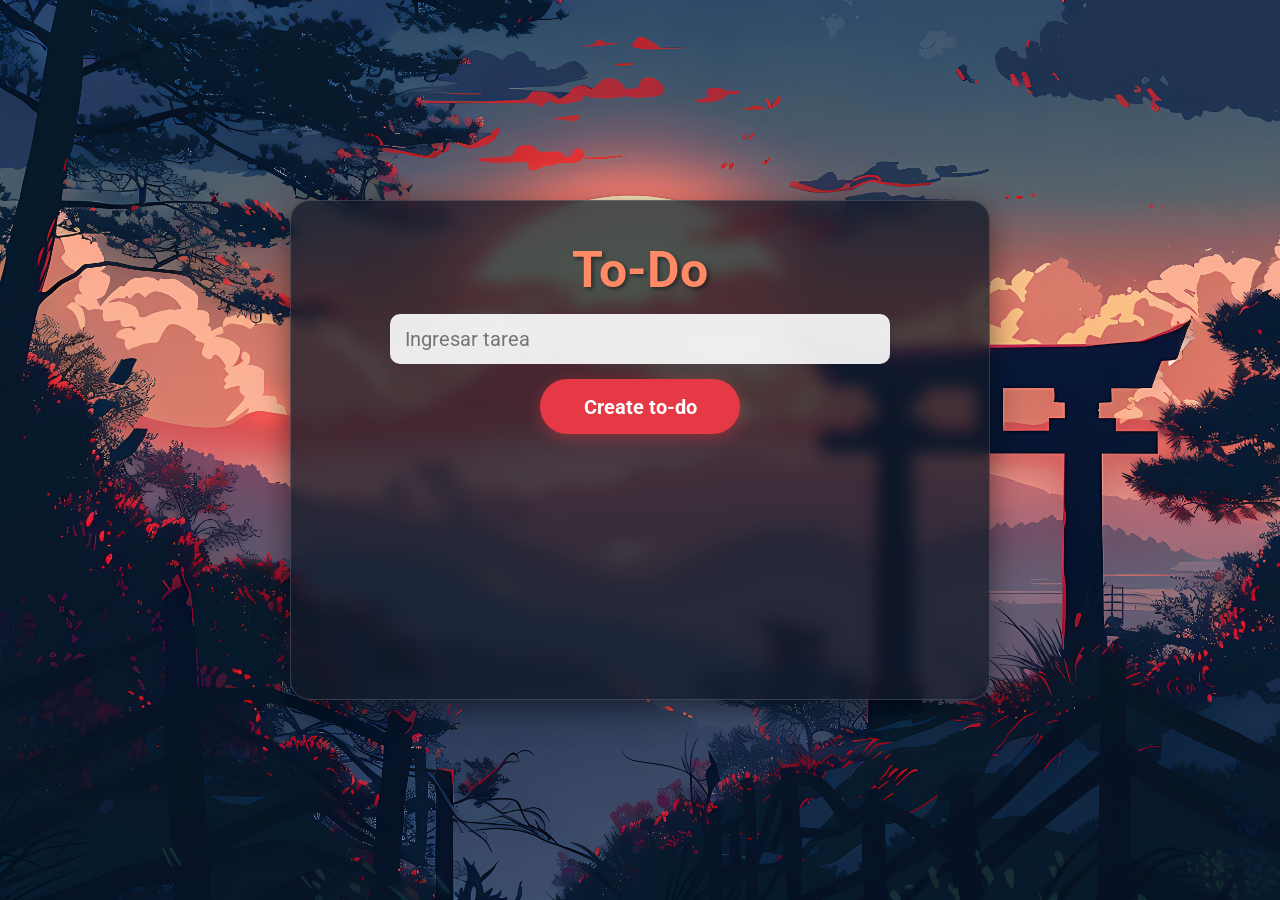
==== DOMManipulation/index.html @ b64d8264 "Se agrega la tarea completa al repositorio para ser calificada en clase, se incluyen carpeta de imag" ====
<!doctype html>
<html lang="en">
  <head>
    <meta charset="UTF-8" />
    <meta name="viewport" content="width=device-width, initial-scale=1.0" />
    <link rel="stylesheet" href="https://cdn.jsdelivr.net/npm/bootstrap-icons@1.13.1/font/bootstrap-icons.min.css">
    <link rel="preconnect" href="https://fonts.googleapis.com" />
    <link rel="preconnect" href="https://fonts.gstatic.com" crossorigin />
    <link
      href="https://fonts.googleapis.com/css2?family=Roboto:wdth,wght@75..100,100..900&display=swap"
      rel="stylesheet"
    />
    <link rel="stylesheet" href="style.css" />
    <link rel="icon" href="image/icon.png" type="image/x-icon" />
    <title>To-DO</title>
  </head>
  <body>
    <main class="contenedor">
      <h1>To-Do</h1>
      
      <!-- Se agregó un id al form para interceptarlo con JS -->
      <form id="formulario-tarea" action="" class="formulario">
        <input
          type="text"
          id="ingresar-tarea" 
          class="ingresar-tarea"
          placeholder="Ingresar tarea"
        />
        <button type="submit">Create to-do</button>
      </form>
      
      <div id="lista-de-tareas">
        <!-- Tareas-->
      </div>
    </main>
    
    <!-- ¡Aquí conectas tu JavaScript! (asegúrate de que el nombre del archivo coincida) -->
    <script src="app.js"></script> 
  </body>
</html>
---- DOMManipulation/style.css ----
* {
    margin: 0;
    padding: 0;
    box-sizing: border-box;
    font-family: 'Roboto', sans-serif;
}

body {
    min-height: 100vh;
    display: flex;
    justify-content: center;
    align-items: center;
    text-align: center;
    padding: 40px 0;
    background: url('image/background.jpg') no-repeat center center/cover;
    color: #f0f4f8; 
}

.contenedor {
    width: 700px;
    min-height: 500px;
    background-color: rgba(17, 24, 39, 0.75); 
    padding: 40px;
    border: 1px solid rgba(255, 255, 255, 0.15);
    border-radius: 20px;
    backdrop-filter: blur(8px);
    -webkit-backdrop-filter: blur(8px);
    box-shadow: 0 8px 32px rgba(0, 0, 0, 0.5);
    display: flex;
    flex-wrap: wrap;
    flex-direction: column;
    align-items: center;
    gap: 15px;
}

.formulario {
    width: 100%;
    max-width: 500px;
    display: flex;
    flex-wrap: wrap;
    flex-direction: column;
    align-items: center;
    gap: 15px;
}

/* Título */
h1 {
    font-size: 50px;
    font-weight: bold;
    color: #ff8a65; 
    text-shadow: 2px 2px 4px rgba(0,0,0,0.5);
}

/* Ingresar texto */
input {
    width: 100%;
    height: 50px;
    font-size: 20px;
    padding: 10px 15px;
    border: none;
    border-radius: 10px;
    background-color: rgba(255, 255, 255, 0.9);
    color: #1a1a1a;
    outline: none;
    transition: box-shadow 0.3s ease;
}

input:focus {
    box-shadow: 0 0 0 3px rgba(255, 138, 101, 0.5);
}

/* Botón */
button {
    width: 200px;
    height: 55px;
    color: white;
    background-color: #e63946;
    font-size: 20px;
    font-weight: bold;
    border-radius: 30px;
    border: none;
    cursor: pointer;
    user-select: none;
    transition: background-color 0.3s ease, transform 0.1s ease;
    box-shadow: 0 4px 15px rgba(230, 57, 70, 0.4);
}

button:hover {
    background-color: #ff4d5a;
    transform: translateY(-2px); 
}

/* Lista de tareas */
.lista-de-tareas {
    width: 100%;
    max-width: 500px;
    margin-top: 15px;
    display: flex;
    flex-direction: column;
    gap: 12px;
}

.tarea {
    width: 100%;
    min-height: 60px;
    font-size: 20px;
    padding: 15px;
    color: #f8fafc;
    background-color: rgba(30, 41, 59, 0.8); 
    border: 1px solid rgba(255, 255, 255, 0.1);
    border-radius: 12px;
    display: flex;
    align-items: center;
    justify-content: space-between;
    text-align: left;
    box-shadow: 0 4px 6px rgba(0, 0, 0, 0.2);
}

.tarea-completa {
    text-decoration: line-through;
    color: #94a3b8;
    background-color: rgba(15, 23, 42, 0.5);
}

.tarea p {
    flex-grow: 1;
    margin-right: 15px;
    word-break: break-word;
}

/* Contenedor de iconos */
.iconos {
    display: flex;
    gap: 12px;
}

i {
    font-size: 22px;
    cursor: pointer;
    transition: color 0.3s ease, transform 0.2s ease;
}


.icono-completar {
    color: #4ade80; 
}

.icono-eliminar {
    color: #f87171;
}

.icono-completar:hover {
    color: #22c55e;
    transform: scale(1.1);
}

.icono-eliminar:hover {
    color: #ef4444;
    transform: scale(1.1);
}
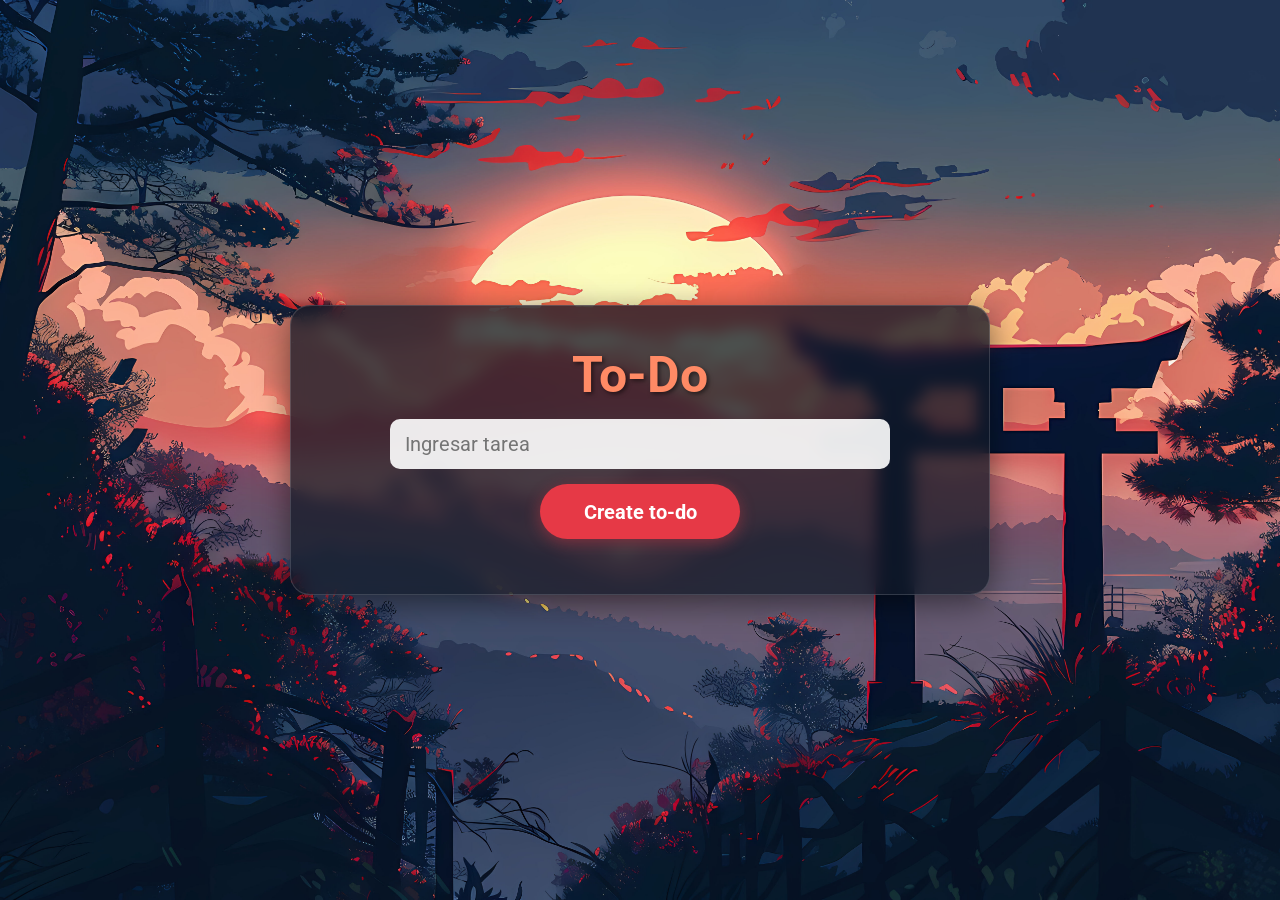
==== commit 48cabdad: "Logica para enviar al final las tareas completas, ademas de modificar las nuevas tareas para que no " ====
--- a/DOMManipulation/index.html
+++ b/DOMManipulation/index.html
@@ -18,7 +18,6 @@
     <main class="contenedor">
       <h1>To-Do</h1>
       
-      <!-- Se agregó un id al form para interceptarlo con JS -->
       <form id="formulario-tarea" action="" class="formulario">
         <input
           type="text"
@@ -34,7 +33,7 @@
       </div>
     </main>
     
-    <!-- ¡Aquí conectas tu JavaScript! (asegúrate de que el nombre del archivo coincida) -->
-    <script src="app.js"></script> 
+   
+    <script src="app.js" defer></script> 
   </body>
 </html>
--- a/DOMManipulation/style.css
+++ b/DOMManipulation/style.css
@@ -18,12 +18,12 @@
 
 .contenedor {
     width: 700px;
-    min-height: 500px;
     background-color: rgba(17, 24, 39, 0.75); 
     padding: 40px;
     border: 1px solid rgba(255, 255, 255, 0.15);
     border-radius: 20px;
     backdrop-filter: blur(8px);
+    overflow-y: auto;
     -webkit-backdrop-filter: blur(8px);
     box-shadow: 0 8px 32px rgba(0, 0, 0, 0.5);
     display: flex;
@@ -157,4 +157,11 @@
 .icono-eliminar:hover {
     color: #ef4444;
     transform: scale(1.1);
+}
+
+.input-edicion {
+    font: inherit;
+    width: 100%;
+    border: 1px solid #ccc;
+    padding: 2px 4px;
 }
